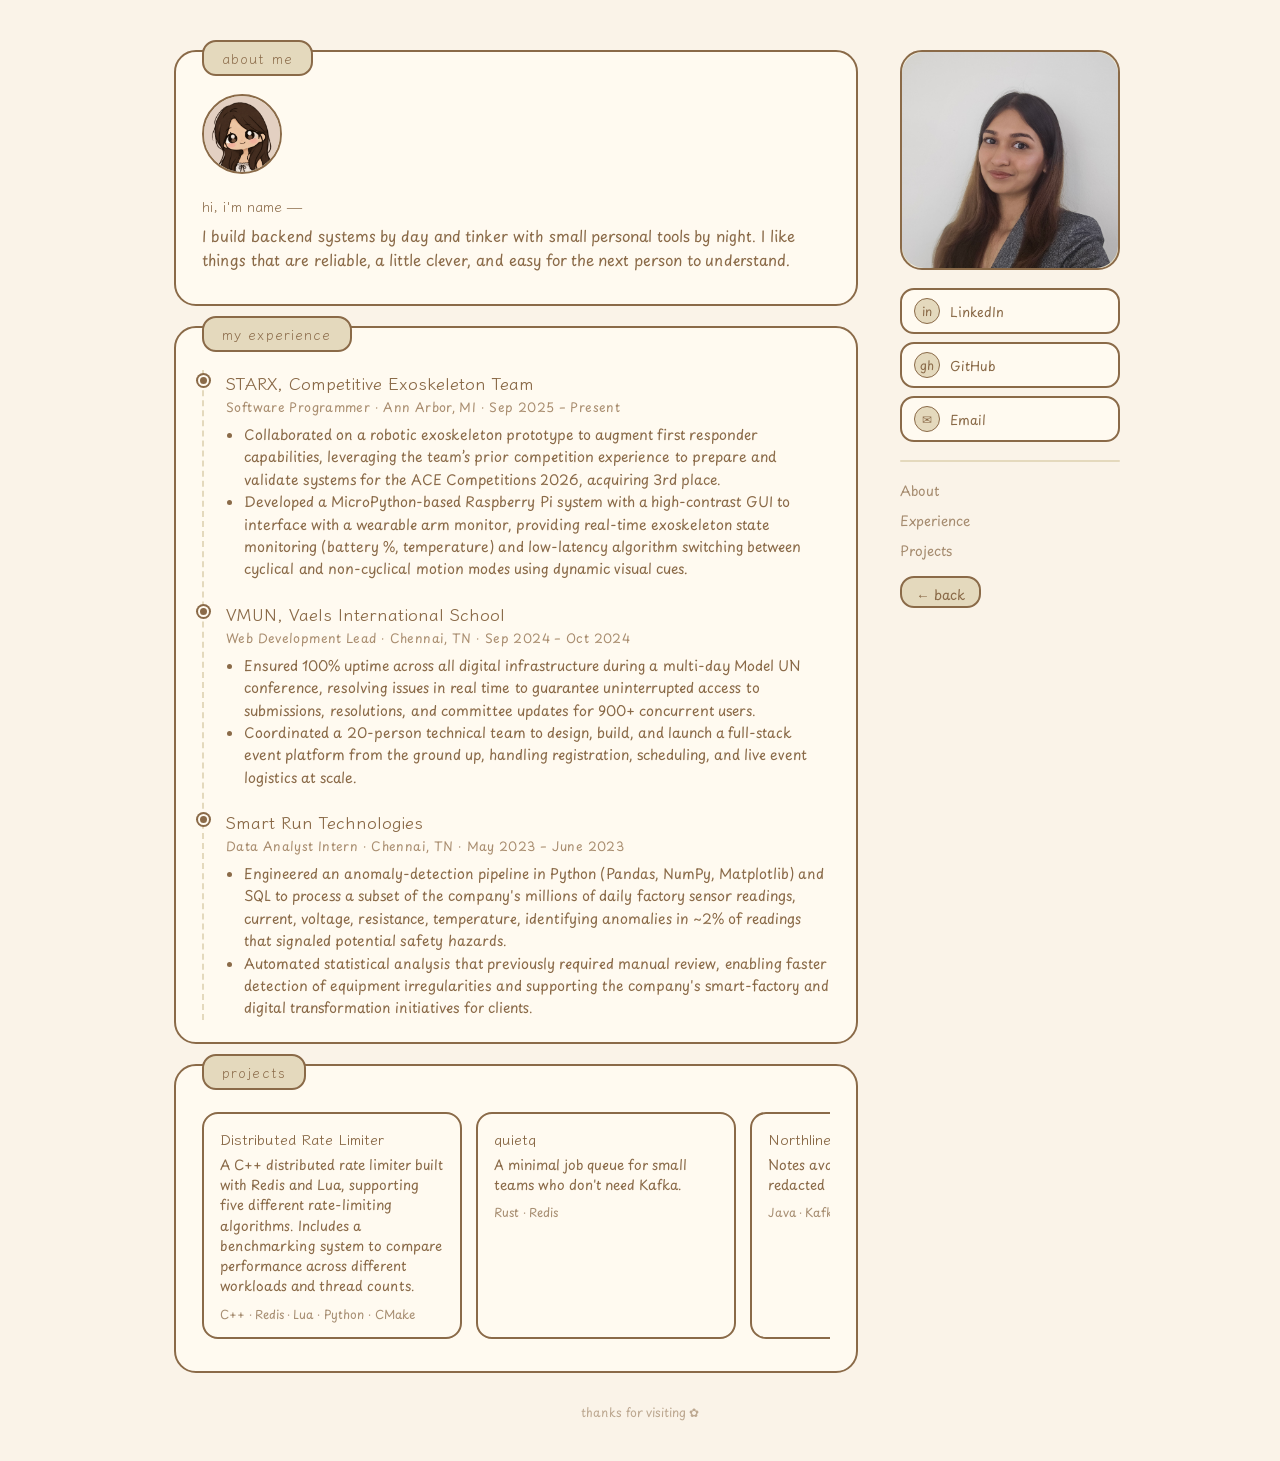
==== about.html @ 30c322b7 "prev update - adding parts from webs 2 for the about page and making it responsive, adding images" ====
<!DOCTYPE html>
<html lang="en">
<head>
<meta charset="UTF-8">
<meta name="viewport" content="width=device-width, initial-scale=1.0">
<title>name — about, experience &amp; projects</title>

<link rel="preconnect" href="https://fonts.googleapis.com">
<link rel="preconnect" href="https://fonts.gstatic.com" crossorigin>
<link href="https://fonts.googleapis.com/css2?family=Klee+One&family=Playpen+Sans:wght@100..800&display=swap" rel="stylesheet">

<link rel="stylesheet" href="style.css">
</head>
<body class="contents">

  <div class="page-wrap">

    <main class="content-card">

      <!-- ABOUT -->
      <section id="about" class="panel reveal">
        <div class="panel-header">about me</div>
        <div class="panel-body about-body">
          <div class="avatar-circle" aria-hidden="true">
              <img src="img/about-avatar.png" alt="">
          </div>
          <div class="about-text">
            <p class="hand-note">hi, i'm name —</p>
            <!-- EDIT: about me / what im interested in -->
            <p>I build backend systems by day and tinker with small personal
              tools by night. I like things that are reliable, a little
              clever, and easy for the next person to understand.</p>
          </div>
        </div>
      </section>

      <!-- EXPERIENCE -->
      <section id="experience" class="panel reveal">
        <div class="panel-header">my experience</div>
        <div class="panel-body">
          <div class="timeline">

            <article class="timeline-item">
              <span class="timeline-dot"></span>
              <div class="timeline-content">
                <h3>STARX, Competitive Exoskeleton Team</h3>
                <p class="timeline-meta">Software Programmer  · Ann Arbor, MI · Sep 2025 – Present</p>
                <ul>
                  <li>Collaborated on a robotic exoskeleton prototype to augment first responder capabilities, leveraging the team’s prior competition experience to prepare and validate systems for the ACE Competitions 2026, acquiring 3rd place. </li>
                  <li>Developed a MicroPython-based Raspberry Pi system with a high-contrast GUI to interface with a wearable arm monitor, providing real-time exoskeleton state monitoring (battery %, temperature) and low-latency algorithm switching between cyclical and non-cyclical motion modes using dynamic visual cues.</li>
                </ul>
              </div>
            </article>

            <article class="timeline-item">
              <span class="timeline-dot"></span>
              <div class="timeline-content">
                <h3>VMUN, Vaels International School </h3>
                <p class="timeline-meta">Web Development Lead  · Chennai, TN · Sep 2024 – Oct 2024</p>
                <ul>
                  <li>Ensured 100% uptime across all digital infrastructure during a multi-day Model UN conference, resolving issues in real time to guarantee uninterrupted access to submissions, resolutions, and committee updates for 900+ concurrent users.</li>
                  <li>Coordinated a 20-person technical team to design, build, and launch a full-stack event platform from the ground up, handling registration, scheduling, and live event logistics at scale.</li>
                </ul>
              </div>
            </article>

            <article class="timeline-item">
              <span class="timeline-dot"></span>
              <div class="timeline-content">
                <h3>Smart Run Technologies</h3>
                <p class="timeline-meta">Data Analyst Intern · Chennai, TN · May 2023 – June 2023</p>
                <ul>
                  <li>Engineered an anomaly-detection pipeline in Python (Pandas, NumPy, Matplotlib) and SQL to process a subset of the company's millions of daily factory sensor readings, current, voltage, resistance, temperature, identifying anomalies in ~2% of readings that signaled potential safety hazards.</li>
                  <li>Automated statistical analysis that previously required manual review, enabling faster detection of equipment irregularities and supporting the company's smart-factory and digital transformation initiatives for clients.</li>
                </ul>
              </div>
            </article>

          </div>
        </div>
      </section>

      <!-- PROJECTS -->
      <section id="projects" class="panel reveal">
        <div class="panel-header">projects</div>
        <div class="panel-body">
          <div class="project-grid">
            <article class="project-card">
              <h4>Distributed Rate Limiter</h4>
              <p>A C++ distributed rate limiter built with Redis and Lua, supporting five different rate-limiting algorithms. Includes a benchmarking system to compare performance across different workloads and thread counts.</p>
              <p class="project-stack">C++ · Redis · Lua · Python · CMake </p>
            </article>
            <article class="project-card">
              <h4>quietq</h4>
              <p>A minimal job queue for small teams who don't need Kafka.</p>
              <p class="project-stack">Rust · Redis</p>
            </article>
            <article class="project-card">
              <h4>Northline Payments Rebuild</h4>
              <p>Notes available on request — redacted here for obvious reasons.</p>
              <p class="project-stack">Java · Kafka · gRPC</p>
            </article>
          </div>
        </div>
      </section>

      <!--
      EXTRACURRICULARS 
      <section id="extracurriculars" class="panel reveal">
        <div class="panel-header">extracurriculars</div>
        <div class="panel-body">
          <div class="extra-grid">
             EDIT: repeat/edit per club or org 
            <div class="extra-card">
              <h4>Open Source Saturdays</h4>
              <p>Organizer — monthly local meetup for first-time contributors</p>
            </div>
            <div class="extra-card">
              <h4>Big Table Robotics Mentorship</h4>
              <p>Volunteer mentor — helped a high school FRC team with software</p>
            </div>
            <div class="extra-card">
              <h4>Recreational League Soccer</h4>
              <p>Team captain, spring &amp; fall seasons</p>
            </div>
            <div class="extra-card">
              <h4>Neighborhood Tool Library</h4>
              <p>Volunteer — weekend front desk &amp; inventory system</p>
            </div>
          </div>
        </div>
      </section>
      -->
      

    </main>

    <aside class="sidebar">
      <div class="photo-box" aria-hidden="true">
        <img src="img/profile-pic2.jpg" alt="">
      </div>

      <div class="social-col">
        <a class="social-item" href="" target="_blank" rel="noopener">
          <span class="social-circle">in</span>
          <span class="social-label">LinkedIn</span>
        </a>
        <a class="social-item" href="" target="_blank" rel="noopener">
          <span class="social-circle">gh</span>
          <span class="social-label">GitHub</span>
        </a>
        <a class="social-item" href="">
          <span class="social-circle">✉</span>
          <span class="social-label">Email</span>
        </a>
      </div>

      <div class="sidebar-divider"></div>

      <nav class="quick-nav">
        <a href="#about">About</a>
        <a href="#experience">Experience</a>
        <!--<a href="#extracurriculars">Extracurriculars</a> -->
        <a href="#projects">Projects</a>
        <a href="index.html" class="quick-nav-back" id="backLink">← back</a>
      </nav>
    </aside>

  </div>

  <footer class="contents-foot">thanks for visiting ✿</footer>

  <div id="wipe"></div>

<script src="script.js"></script>
</body>
</html>
---- style.css ----
:root{
  --cream:#faf3e8;
  --tan:#e4d9bd;
  --brown-dark:#8a6a48;
  --border:#8a6a48;
  --card-bg:#fffaf0;
  --plaid-base:#f1eddc;
  --plaid-square:#e7e1c7;
}

*{ box-sizing:border-box; }

html, body{
  margin:0;
  min-height:100%;
  font-family:'Trebuchet MS','Comic Sans MS',sans-serif;
  background:var(--cream);
}

/*   HERO PAGE (index.html) */

body:has(#page){
  height:100%;
  overflow:hidden; 
}

.screen{
  position:fixed;
  inset:0;
}
.page{
  min-height:100%;
  display:flex;
  align-items:center;
  justify-content:center;
  padding:40px 20px;
}

/* ---------- static green plaid frame ---------- */
.frame{
  position:relative;
  padding:40px;
  border-radius:34px;
  background-color:var(--plaid-base);
  background-image:
    linear-gradient(45deg, var(--plaid-square) 25%, transparent 25%),
    linear-gradient(-45deg, var(--plaid-square) 25%, transparent 25%),
    linear-gradient(45deg, transparent 75%, var(--plaid-square) 75%),
    linear-gradient(-45deg, transparent 75%, var(--plaid-square) 75%);
  background-position:0 0, 0 26px, 26px -26px, -26px 0px;
  background-size:52px 52px;
  box-shadow:0 16px 30px rgba(138,106,72,0.22);
}

/* ---------- inner card ---------- */
.card{
  width:320px;
  background:var(--card-bg);
  border:2px solid var(--border);
  border-radius:26px;
  padding:20px 22px 16px;
  text-align:center;
}

.card img{
  display:block;
  width:170px;
  height:170px;
  object-fit:cover;
  margin:0 auto 16px;
}

h1{
  font-size:26px;
  font-family:'Klee One', sans-serif;
  color:var(--brown-dark);
  margin:0 0 20px;
  font-weight:bold;
}

/* ---------- about button (hero) ---------- */
.about-btn{
  font-family:inherit;
  cursor:pointer;
  display:inline-block;
  background:var(--tan);
  border:2px solid var(--border);
  border-radius:16px;
  padding:10px 22px;
  font-size:15px;
  letter-spacing:.08em;
  color:var(--brown-dark);
  margin-bottom:20px;
  animation:sway 3.4s ease-in-out infinite;
  transform-origin:top center;
}
.about-btn:hover{ transform:translateY(-2px); box-shadow:0 6px 0 var(--border); }
.about-btn.pressed{ transform:translateY(3px) scale(.96); box-shadow:0 1px 0 var(--border); }

@keyframes sway{
  0%,100%{ transform:rotate(-2deg); }
  50%{ transform:rotate(2deg); }
}

/* ---------- icon row ---------- */
.icons{
  display:flex;
  justify-content:center;
  gap:14px;
  min-height:46px;
}
.icons .icon{
  width:46px;
  height:46px;
  border-radius:50%;
  border:2px solid var(--border);
  display:flex;
  align-items:center;
  justify-content:center;
  font-size:22px;
  cursor:default;
  transition:transform .15s ease;
}
.icons .icon:hover{ animation:wiggle .4s ease; }
@keyframes wiggle{
  0%,100%{ transform:rotate(0) scale(1); }
  25%{ transform:rotate(-12deg) scale(1.08); }
  75%{ transform:rotate(12deg) scale(1.08); }
}

.credit{
  position:fixed;
  bottom:14px;
  left:50%;
  transform:translateX(-50%);
  font-size:11px;
  color:var(--brown-dark);
  opacity:.55;
}

/* ---------- wipe overlay (shared by both pages) ---------- */
#wipe{
  position:fixed;
  inset:0;
  z-index:100;
  background:var(--tan);
  clip-path:circle(0px at 50% 50%);
  pointer-events:none;
}

/* ---------- plain fade-in for direct page loads (no wipe origin stored) ---------- */
.fade-in-page{
  opacity:0;
  transition:opacity .4s ease;
}
.fade-in-page.faded-in{
  opacity:1;
}

/* ABOUT PAGE (about.html) */
body.contents{
  font-family:'Playpen Sans', 'Trebuchet MS', sans-serif;
  color:var(--brown-dark);
}

.page-wrap{
  max-width:980px;
  margin:0 auto;
  padding:50px 24px 20px;
  display:flex;
  gap:28px;
  align-items:flex-start;
}

.content-card{
  flex:1;
  display:flex;
  flex-direction:column;
  gap:20px;
  min-width:0;
}

/* ---------- panels ---------- */
.panel{
  background:var(--card-bg);
  border:2px solid var(--border);
  border-radius:22px;
  padding:6px 26px 22px;
  opacity:0;
  transform:translateY(16px);
  transition:opacity .5s ease, transform .5s ease;
}
.panel.in-view{
  opacity:1;
  transform:translateY(0);
}

.panel-header{
  position:relative;
  top:-18px;
  display:inline-block;
  background:var(--tan);
  border:2px solid var(--border);
  border-radius:14px;
  padding:6px 18px;
  font-family:'Klee One', sans-serif;
  font-size:14px;
  letter-spacing:.08em;
  text-transform:lowercase;
  color:var(--brown-dark);
  transform-origin:top center;
  margin-bottom:-6px;
  animation:sway 3.6s ease-in-out infinite;
}
.panel:nth-of-type(2) .panel-header{ animation-delay:.3s; }
.panel:nth-of-type(3) .panel-header{ animation-delay:.6s; }
.panel:nth-of-type(4) .panel-header{ animation-delay:.9s; }

.panel-body{ padding-top:6px; }

/* ---------- about section ---------- */
.about-body{
  display:flex;
  gap:20px;
  align-items:center;
  flex-wrap:wrap;
}
.avatar-circle{
  width:80px;
  height:80px;
  border-radius:50%;
  flex-shrink:0;
  background:var(--plaid-base);
  background-image:
    linear-gradient(45deg, var(--plaid-square) 25%, transparent 25%),
    linear-gradient(-45deg, var(--plaid-square) 25%, transparent 25%),
    linear-gradient(45deg, transparent 75%, var(--plaid-square) 75%),
    linear-gradient(-45deg, transparent 75%, var(--plaid-square) 75%);
  background-size:20px 20px;
  border:2px solid var(--border);
  animation:bob 3.2s ease-in-out infinite;
}
@keyframes bob{
  0%,100%{ transform:translateY(0); }
  50%{ transform:translateY(-6px); }
}
.about-text p{
  margin:0 0 10px;
  line-height:1.6;
  font-size:15px;
}
.hand-note{
  font-family:'Klee One', sans-serif;
  font-size:18px;
  color:var(--brown-dark);
  margin-bottom:6px !important;
}

/* ---------- timeline (experience) ---------- */
.timeline{
  position:relative;
  padding-left:22px;
  border-left:2px dashed var(--tan);
}
.timeline-item{
  position:relative;
  margin-bottom:20px;
  opacity:0;
  transform:translateY(14px);
  transition:opacity .5s ease, transform .5s ease;
}
.timeline-item:last-child{ margin-bottom:0; }
.panel.in-view .timeline-item{
  opacity:1;
  transform:translateY(0);
}
.panel.in-view .timeline-item:nth-child(1){ transition-delay:.05s; }
.panel.in-view .timeline-item:nth-child(2){ transition-delay:.18s; }
.panel.in-view .timeline-item:nth-child(3){ transition-delay:.31s; }
.panel.in-view .timeline-item:nth-child(4){ transition-delay:.44s; }

.timeline-dot{
  position:absolute;
  left:-28px;
  top:5px;
  width:11px;
  height:11px;
  border-radius:50%;
  background:var(--brown-dark);
  border:2px solid var(--card-bg);
  box-shadow:0 0 0 2px var(--border);
  animation:dotPulse 2.4s ease-in-out infinite;
}
.timeline-item:nth-child(2) .timeline-dot{ animation-delay:.3s; }
.timeline-item:nth-child(3) .timeline-dot{ animation-delay:.6s; }
@keyframes dotPulse{
  0%,100%{ box-shadow:0 0 0 2px var(--border); }
  50%{ box-shadow:0 0 0 5px rgba(138,106,72,0.25); }
}
.timeline-content h3{
  margin:0 0 2px;
  font-family:'Klee One', sans-serif;
  font-size:17px;
  color:var(--brown-dark);
}
.timeline-meta{
  margin:0 0 8px;
  font-size:12.5px;
  letter-spacing:.03em;
  color:#a98d6f;
}
.timeline-content ul{
  margin:0;
  padding-left:18px;
  font-size:14px;
  line-height:1.6;
}

/* ---------- extracurriculars ---------- */

.extra-grid {
  display: grid;
  grid-template-columns: 1fr 1fr;
  gap: 14px;
}

.extra-card {
  border: 2px solid var(--border);
  border-radius: 16px;
  padding: 14px 16px;

  opacity: 0;
  transform: translateY(14px);

  box-shadow: none;

  transition:
    opacity 0.5s ease,
    transform 0.5s ease;
}

.panel.in-view .extra-card {
  opacity: 1;
  transform: translateY(0);
}

.extra-card:hover {
  box-shadow: 0 8px 14px rgba(138, 106, 72, 0.22);
}


/* ---------- projects ---------- */

.project-grid {
  display: flex;
  gap: 14px;
  overflow-x: auto;
  overflow-y: hidden;
  padding: 4px 4px 10px;
  scroll-snap-type: x mandatory;
  scrollbar-width: none;
}

.project-grid::-webkit-scrollbar {
  display: none;
}

.project-card {
  flex: 0 0 260px;
  scroll-snap-align: start;

  border: 2px solid var(--border);
  border-radius: 16px;
  padding: 14px 16px;

  opacity: 0;
  transform: translateY(14px);

  box-shadow: none;

  transition:
    opacity 0.5s ease,
    transform 0.15s ease,
    border-color 0.15s ease;
}

.panel.in-view .project-card {
  opacity: 1;
  transform: translateY(0);
}

.panel.in-view .project-card:hover {
  transform: translateY(0) scale(1.05);
  border-color: #5c4630;
  transition-delay: 0s;
}


/* ---------- shared card text ---------- */

.extra-card h4,
.project-card h4 {
  margin: 0 0 6px;
  font-family: 'Klee One', sans-serif;
  font-size: 15px;
  color: var(--brown-dark);
}

.extra-card p,
.project-card p {
  margin: 0;
  font-size: 13.5px;
  line-height: 1.5;
}

.project-stack{
  margin-top:8px !important;
  font-size:12px !important;
  opacity:.75;
}

/* ---------- sidebar ---------- */
.sidebar{
  width:220px;
  flex-shrink:0;
  display:flex;
  flex-direction:column;
  gap:18px;
  position:sticky;
  top:40px;
  opacity:1;
  transform:translateX(14px);
  transition:opacity .5s ease, transform .5s ease;
}
.sidebar.sidebar-in{
  opacity:1;
  transform:translateX(0);
}
.photo-box{
  width:100%;
  aspect-ratio:1;
  border-radius:22px;
  background:var(--plaid-base);
  background-image:
    linear-gradient(45deg, var(--plaid-square) 25%, transparent 25%),
    linear-gradient(-45deg, var(--plaid-square) 25%, transparent 25%),
    linear-gradient(45deg, transparent 75%, var(--plaid-square) 75%),
    linear-gradient(-45deg, transparent 75%, var(--plaid-square) 75%);
  background-size:26px 26px;
  border:2px solid var(--border);
  display:flex;
  align-items:center;
  justify-content:center;
  animation:bob 3.6s ease-in-out infinite;
}
.photo-doodle{
  font-size:34px;
  color:var(--brown-dark);
  opacity:.6;
}

.social-col{
  display:flex;
  flex-direction:column;
  gap:8px;
}
.social-item{
  display:flex;
  align-items:center;
  gap:10px;
  text-decoration:none;
  color:var(--brown-dark);
  background:var(--card-bg);
  border:2px solid var(--border);
  border-radius:14px;
  padding:8px 12px;
  font-size:13px;
  transition:transform .12s ease;
}
.social-item:hover{ transform:translateX(3px); }
.social-item:hover .social-circle{ animation:iconBounce .4s ease; }
@keyframes iconBounce{
  0%,100%{ transform:scale(1); }
  40%{ transform:scale(1.18) rotate(-8deg); }
  70%{ transform:scale(0.95) rotate(4deg); }
}
.social-circle{
  width:26px;
  height:26px;
  border-radius:50%;
  background:var(--tan);
  border:1.5px solid var(--border);
  display:flex;
  align-items:center;
  justify-content:center;
  font-size:12px;
  flex-shrink:0;
}

.sidebar-divider{
  height:2px;
  background:var(--tan);
  border-radius:2px;
}

.quick-nav{
  display:flex;
  flex-direction:column;
  gap:8px;
  font-size:13.5px;
}
.quick-nav a{
  position:relative;
  color:var(--brown-dark);
  text-decoration:none;
  opacity:.75;
  width:fit-content;
  padding-bottom:1px;
  background-image:linear-gradient(var(--brown-dark), var(--brown-dark));
  background-repeat:no-repeat;
  background-position:0 100%;
  background-size:0% 1.5px;
  transition:opacity .12s ease, background-size .25s ease;
}
.quick-nav a:hover{
  opacity:1;
  background-size:100% 1.5px;
}
.quick-nav-back{
  margin-top:6px;
  display:inline-block;
  background:var(--tan);
  border:2px solid var(--border);
  border-radius:14px;
  padding:6px 14px;
  opacity:1 !important;
  width:fit-content;
}

.contents-foot{
  text-align:center;
  font-size:12px;
  color:var(--brown-dark);
  opacity:.55;
  padding:10px 0 40px;
}

.avatar-circle img,
.photo-box img{
  width:100%;
  height:100%;
  object-fit:cover;
  border-radius:inherit;   /* matches the circle / rounded-square shape of the parent */
  display:block;
}

/* ---------- responsive ---------- */
@media (max-width:720px){
  .page-wrap{
    flex-direction:column;
  }
  .sidebar{
    width:100%;
    position:static;
    flex-direction:row;
    flex-wrap:wrap;
  }
  .photo-box{ width:100px; height:100px; flex-shrink:0; }
  .social-col{ flex-direction:row; flex-wrap:wrap; flex:1; }
  .sidebar-divider{ display:none; }
  .quick-nav{ flex-direction:row; flex-wrap:wrap; width:100%; }
  .extra-grid, .project-grid{ grid-template-columns:1fr; }
}
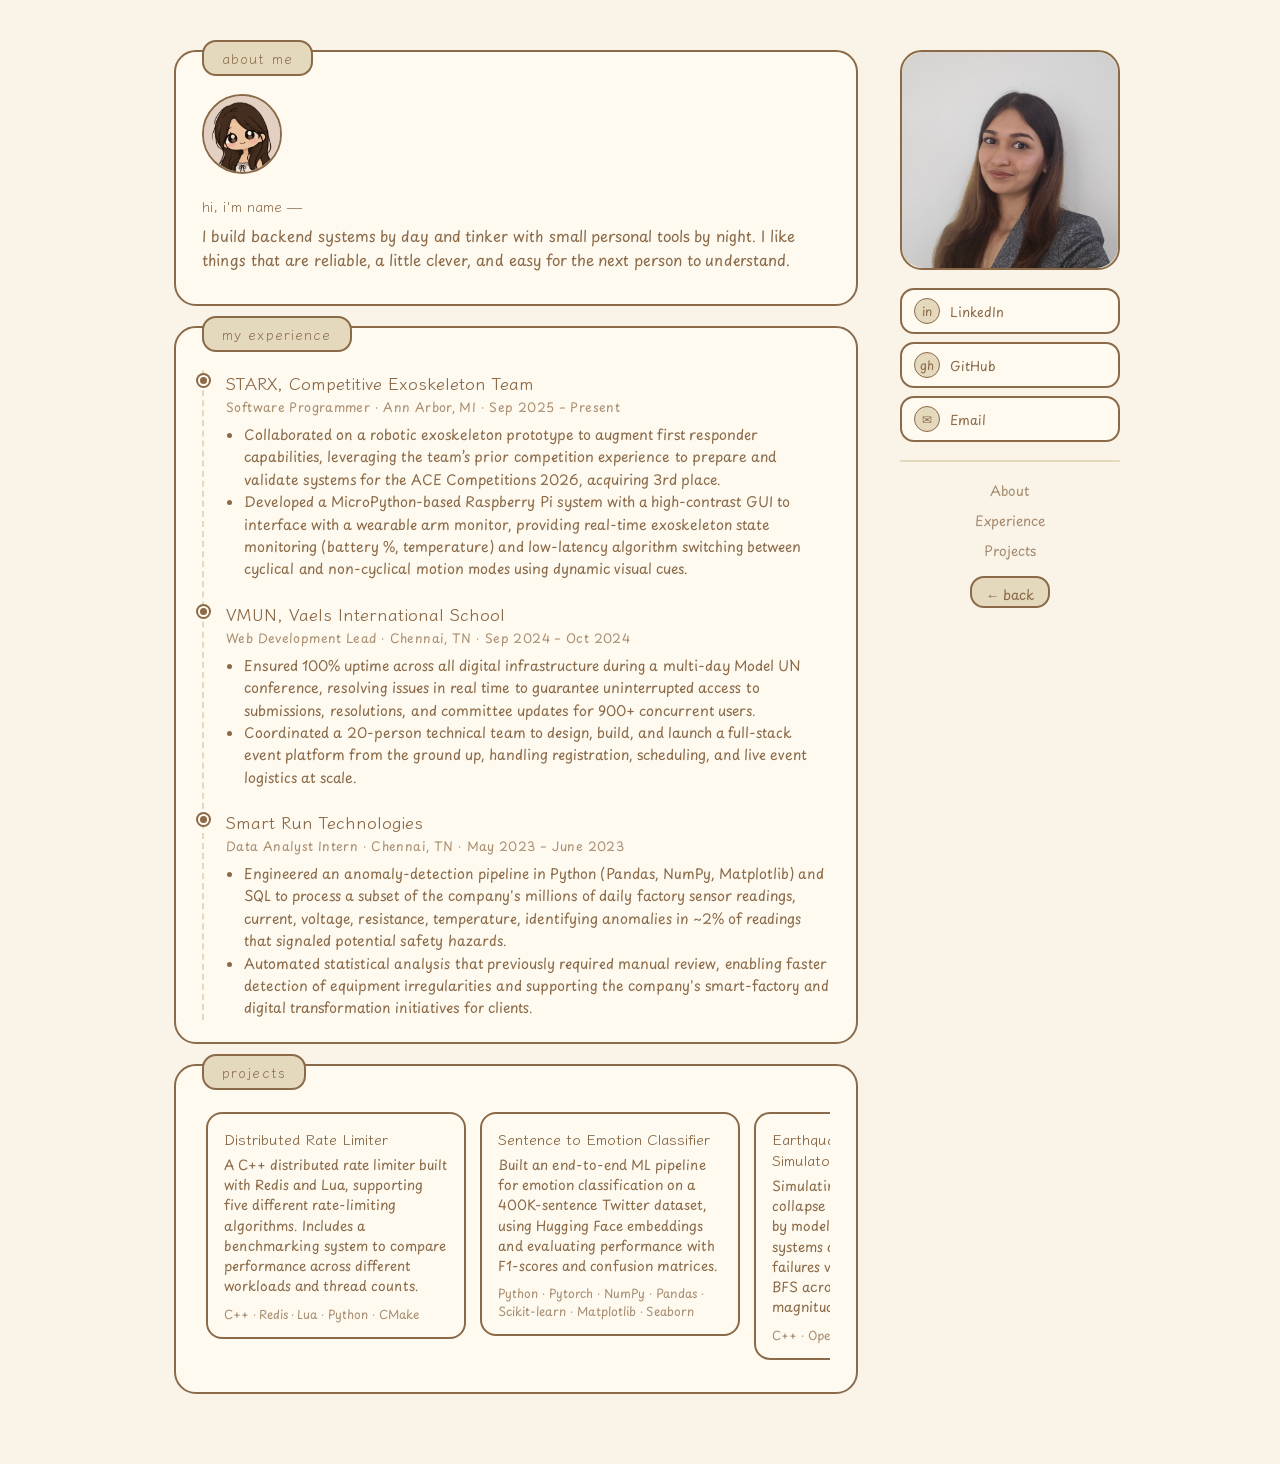
==== commit 38b00907: "adding projects" ====
--- a/about.html
+++ b/about.html
@@ -85,21 +85,74 @@
         <div class="panel-header">projects</div>
         <div class="panel-body">
           <div class="project-grid">
+
+            <a href = "https://github.com/ninashapranjal/distributed-rate-limiter"
+            target="_blank"
+            rel="noopener noreferrer"
+            class="project-link">
+
             <article class="project-card">
               <h4>Distributed Rate Limiter</h4>
               <p>A C++ distributed rate limiter built with Redis and Lua, supporting five different rate-limiting algorithms. Includes a benchmarking system to compare performance across different workloads and thread counts.</p>
               <p class="project-stack">C++ · Redis · Lua · Python · CMake </p>
             </article>
-            <article class="project-card">
-              <h4>quietq</h4>
-              <p>A minimal job queue for small teams who don't need Kafka.</p>
-              <p class="project-stack">Rust · Redis</p>
-            </article>
-            <article class="project-card">
-              <h4>Northline Payments Rebuild</h4>
-              <p>Notes available on request — redacted here for obvious reasons.</p>
-              <p class="project-stack">Java · Kafka · gRPC</p>
-            </article>
+            </a>
+
+            <a href = ""
+            target="_blank"
+            rel="noopener noreferrer"
+            class="project-link">
+            <article class="project-card">
+              <h4>Sentence to Emotion Classifier</h4>
+              <p>Built an end-to-end ML pipeline for emotion classification on a 400K-sentence Twitter dataset, using Hugging Face embeddings and evaluating performance with F1-scores and confusion matrices. </p>
+              <p class="project-stack">Python · Pytorch · NumPy · Pandas · Scikit-learn · Matplotlib · Seaborn </p>
+            </article>
+            </a>
+            
+            <a href = "https://github.com/ninashapranjal/earthquake-resistant-buildings"
+            target="_blank"
+            rel="noopener noreferrer"
+            class="project-link">
+            <article class="project-card">
+              <h4>Earthquake-Resistant Building Simulator</h4>
+              <p>Simulating cascading structural collapse under real seismic data by modeling mass-spring-damper systems and propagating stress failures via priority queues and BFS across varying earthquake magnitudes. </p>
+              <p class="project-stack">C++ · OpenGL</p>
+            </article>
+            </a>
+
+            <a href = "https://github.com/ninashapranjal/algorithm-visualizer"
+            target="_blank"
+            rel="noopener noreferrer"
+            class="project-link">
+            <article class="project-card">
+              <h4>DSA Visualizer</h4>
+              <p>Built an interactive DSA visualizer using HTML, CSS, and JavaScript to demonstrate searching and sorting algorithms. Visualized algorithms including binary search, quick sort, merge sort, and bubble sort with step-by-step animations and code highlighting. </p>
+              <p class="project-stack">HTML · CSS · JS</p>
+            </article>
+            </a>
+
+            <a href = "https://github.com/ninashapranjal/chess-game"
+            target="_blank"
+            rel="noopener noreferrer"
+            class="project-link">
+            <article class="project-card">
+              <h4>Chess</h4>
+              <p>Built a two-player chess game in Processing using Java and object-oriented programming. Implemented class-based piece movement, move validation, board management, and game states including checkmate and game over. </p>
+              <p class="project-stack">Java · Processing</p>
+            </article>
+            </a>
+
+            <a href = "https://github.com/ninashapranjal/chess-game"
+            target="_blank"
+            rel="noopener noreferrer"
+            class="project-link">
+            <article class="project-card">
+              <h4>ML Student Exam Score Predictor</h4>
+              <p>Built a Python ML model to predict exam scores from study habits, attendance, sleep, and previous performance. Developed a Streamlit interface for generating predictions. </p>
+              <p class="project-stack">Python · Scikit-learn · Pandas · Streamlit · Matplotlib</p>
+            </article>
+            </a>
+
           </div>
         </div>
       </section>
@@ -168,7 +221,7 @@
 
   </div>
 
-  <footer class="contents-foot">thanks for visiting ✿</footer>
+  <footer class="contents-foot"></footer>
 
   <div id="wipe"></div>
 
--- a/style.css
+++ b/style.css
@@ -366,18 +366,13 @@
 }
 
 .project-card {
-  flex: 0 0 260px;
-  scroll-snap-align: start;
-
+  width: 100%;
   border: 2px solid var(--border);
   border-radius: 16px;
   padding: 14px 16px;
-
   opacity: 0;
   transform: translateY(14px);
-
   box-shadow: none;
-
   transition:
     opacity 0.5s ease,
     transform 0.15s ease,
@@ -417,6 +412,14 @@
   margin-top:8px !important;
   font-size:12px !important;
   opacity:.75;
+}
+
+.project-link {
+    text-decoration: none;
+    color: inherit;
+    display: block;
+    flex: 0 0 260px;
+
 }
 
 /* ---------- sidebar ---------- */
@@ -508,7 +511,9 @@
   flex-direction:column;
   gap:8px;
   font-size:13.5px;
-}
+  align-items:center;
+}
+
 .quick-nav a{
   position:relative;
   color:var(--brown-dark);
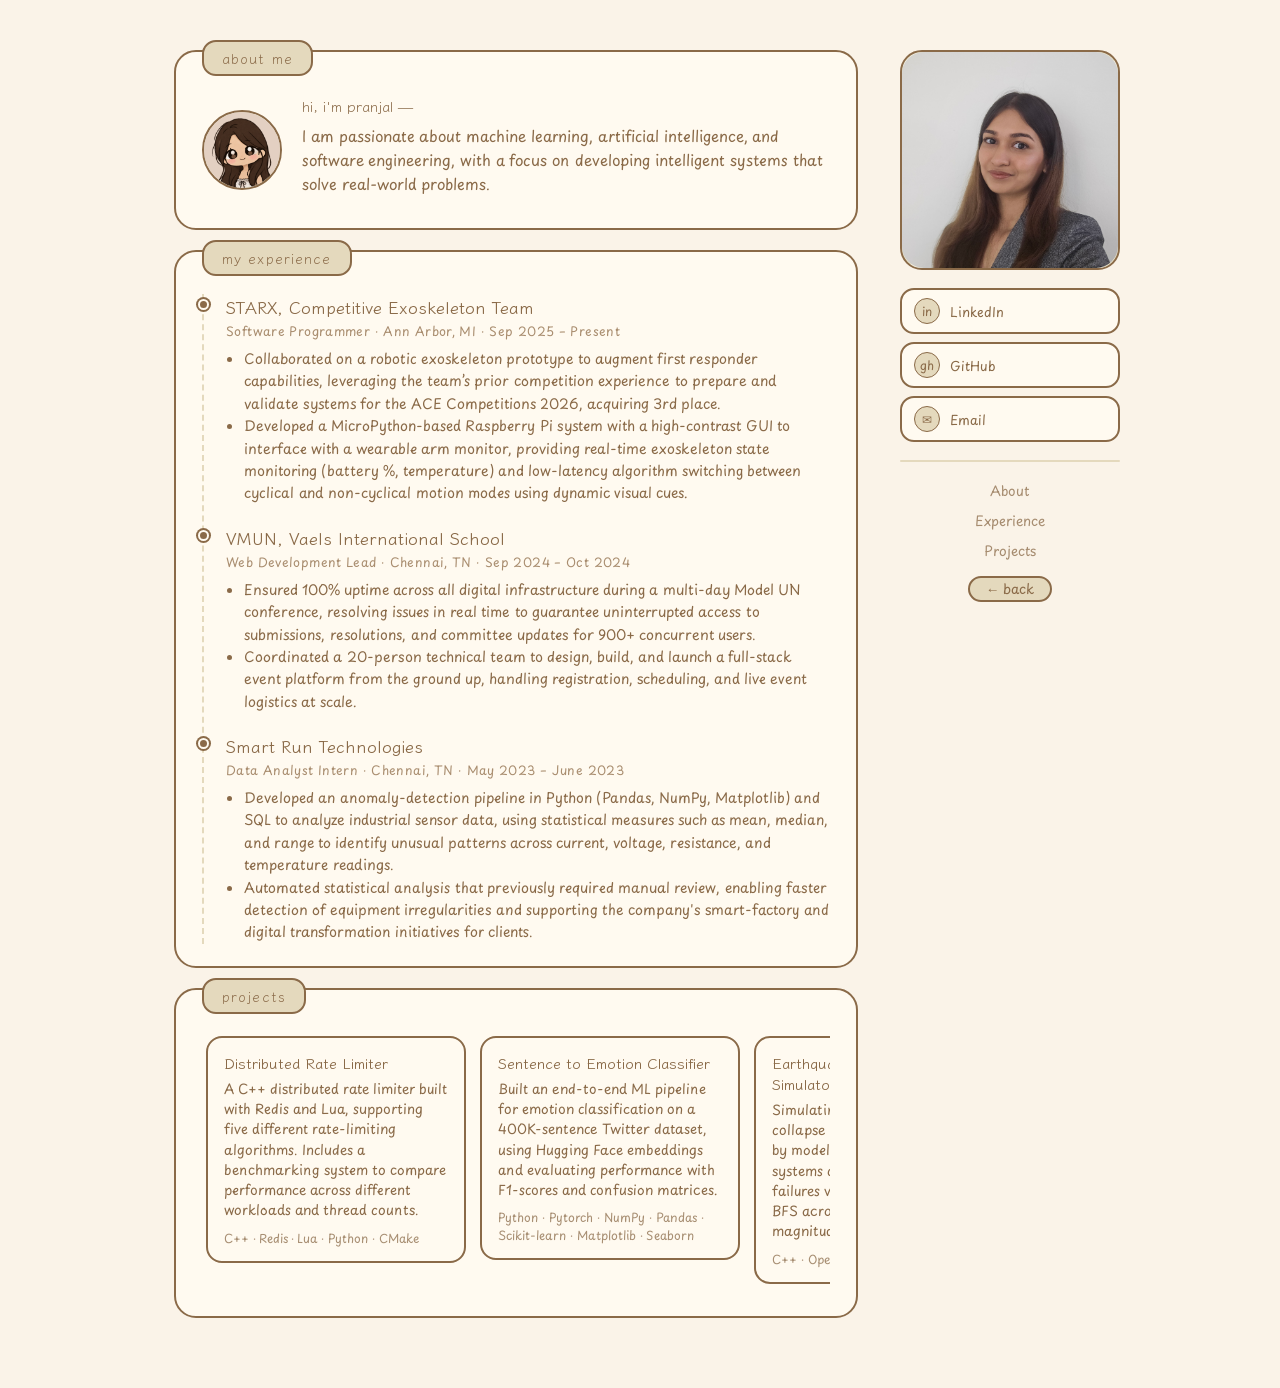
==== commit 697dde28: "adding projects" ====
--- a/about.html
+++ b/about.html
@@ -3,7 +3,7 @@
 <head>
 <meta charset="UTF-8">
 <meta name="viewport" content="width=device-width, initial-scale=1.0">
-<title>name — about, experience &amp; projects</title>
+<title>pranjal — about me!</title>
 
 <link rel="preconnect" href="https://fonts.googleapis.com">
 <link rel="preconnect" href="https://fonts.gstatic.com" crossorigin>
@@ -25,11 +25,9 @@
               <img src="img/about-avatar.png" alt="">
           </div>
           <div class="about-text">
-            <p class="hand-note">hi, i'm name —</p>
+            <p class="hand-note">hi, i'm pranjal —</p>
             <!-- EDIT: about me / what im interested in -->
-            <p>I build backend systems by day and tinker with small personal
-              tools by night. I like things that are reliable, a little
-              clever, and easy for the next person to understand.</p>
+            <p> I am passionate about machine learning, artificial intelligence, and software engineering, with a focus on developing intelligent systems that solve real-world problems.</p>
           </div>
         </div>
       </section>
@@ -70,7 +68,7 @@
                 <h3>Smart Run Technologies</h3>
                 <p class="timeline-meta">Data Analyst Intern · Chennai, TN · May 2023 – June 2023</p>
                 <ul>
-                  <li>Engineered an anomaly-detection pipeline in Python (Pandas, NumPy, Matplotlib) and SQL to process a subset of the company's millions of daily factory sensor readings, current, voltage, resistance, temperature, identifying anomalies in ~2% of readings that signaled potential safety hazards.</li>
+                  <li>Developed an anomaly-detection pipeline in Python (Pandas, NumPy, Matplotlib) and SQL to analyze industrial sensor data, using statistical measures such as mean, median, and range to identify unusual patterns across current, voltage, resistance, and temperature readings.</li>
                   <li>Automated statistical analysis that previously required manual review, enabling faster detection of equipment irregularities and supporting the company's smart-factory and digital transformation initiatives for clients.</li>
                 </ul>
               </div>
@@ -194,15 +192,15 @@
       </div>
 
       <div class="social-col">
-        <a class="social-item" href="" target="_blank" rel="noopener">
+        <a class="social-item" href="https://www.linkedin.com/in/pranjal-shahi/" target="_blank" rel="noopener">
           <span class="social-circle">in</span>
           <span class="social-label">LinkedIn</span>
         </a>
-        <a class="social-item" href="" target="_blank" rel="noopener">
+        <a class="social-item" href="https://github.com/ninashapranjal" target="_blank" rel="noopener">
           <span class="social-circle">gh</span>
           <span class="social-label">GitHub</span>
         </a>
-        <a class="social-item" href="">
+        <a class="social-item" href="mailto:shahipranjal07@gmail.com">
           <span class="social-circle">✉</span>
           <span class="social-label">Email</span>
         </a>
--- a/style.css
+++ b/style.css
@@ -39,6 +39,7 @@
 /* ---------- static green plaid frame ---------- */
 .frame{
   position:relative;
+  
   padding:40px;
   border-radius:34px;
   background-color:var(--plaid-base);
@@ -72,30 +73,47 @@
 
 h1{
   font-size:26px;
-  font-family:'Klee One', sans-serif;
+  font-family: "Sniglet", system-ui;
   color:var(--brown-dark);
   margin:0 0 20px;
-  font-weight:bold;
+  font-weight: 500;
 }
 
 /* ---------- about button (hero) ---------- */
-.about-btn{
-  font-family:inherit;
-  cursor:pointer;
-  display:inline-block;
-  background:var(--tan);
-  border:2px solid var(--border);
-  border-radius:16px;
-  padding:10px 22px;
-  font-size:15px;
-  letter-spacing:.08em;
-  color:var(--brown-dark);
-  margin-bottom:20px;
-  animation:sway 3.4s ease-in-out infinite;
-  transform-origin:top center;
-}
-.about-btn:hover{ transform:translateY(-2px); box-shadow:0 6px 0 var(--border); }
-.about-btn.pressed{ transform:translateY(3px) scale(.96); box-shadow:0 1px 0 var(--border); }
+.about-btn {
+  font-family: inherit;
+  cursor: pointer;
+  display: inline-block;
+
+  /* NORMAL */
+  background: var(--brown-dark);
+  border: 2px solid var(--brown-dark);
+  color: var(--cream);
+
+  border-radius: 16px;
+  padding: 10px 22px;
+  font-size: 15px;
+  letter-spacing: .08em;
+  margin-bottom: 20px;
+
+  animation: sway 3.4s ease-in-out infinite;
+  transform-origin: top center;
+}
+
+.about-btn:hover {
+  /* HOVER */
+  background: var(--tan);
+  border-color: var(--border);
+  color: var(--brown-dark);
+
+  transform: translateY(-2px);
+  box-shadow: 0 6px 0 #d8c9a8;
+}
+
+.about-btn.pressed {
+  transform: translateY(3px) scale(.96);
+  box-shadow: 0 1px 0 #d8c9a8;
+}
 
 @keyframes sway{
   0%,100%{ transform:rotate(-2deg); }
@@ -223,7 +241,7 @@
   display:flex;
   gap:20px;
   align-items:center;
-  flex-wrap:wrap;
+  flex-wrap:nowrap;
 }
 .avatar-circle{
   width:80px;
@@ -289,7 +307,7 @@
   background:var(--brown-dark);
   border:2px solid var(--card-bg);
   box-shadow:0 0 0 2px var(--border);
-  animation:dotPulse 2.4s ease-in-out infinite;
+  /*animation:dotPulse 2.4s ease-in-out infinite;*/
 }
 .timeline-item:nth-child(2) .timeline-dot{ animation-delay:.3s; }
 .timeline-item:nth-child(3) .timeline-dot{ animation-delay:.6s; }
@@ -454,8 +472,8 @@
   display:flex;
   align-items:center;
   justify-content:center;
-  animation:bob 3.6s ease-in-out infinite;
-}
+}
+
 .photo-doodle{
   font-size:34px;
   color:var(--brown-dark);
@@ -537,7 +555,7 @@
   background:var(--tan);
   border:2px solid var(--border);
   border-radius:14px;
-  padding:6px 14px;
+  padding: 0px 16px;
   opacity:1 !important;
   width:fit-content;
 }
